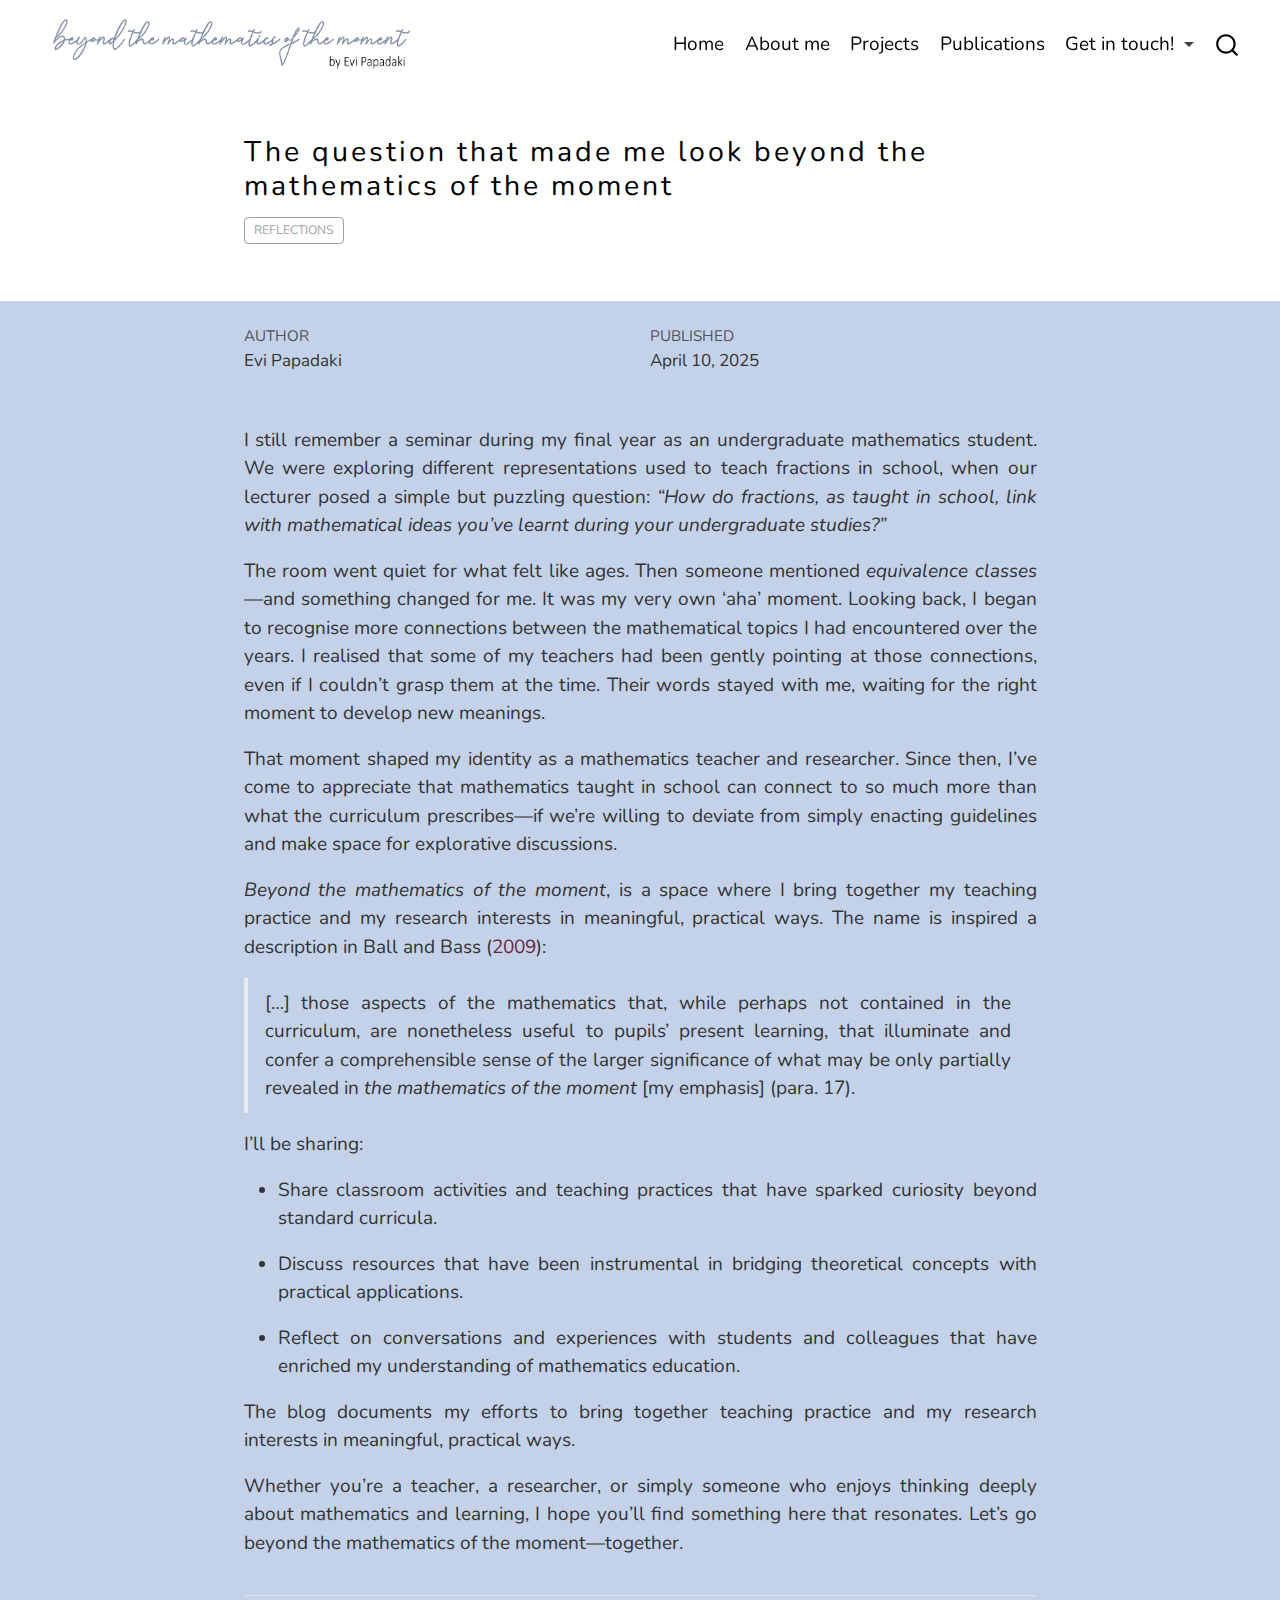
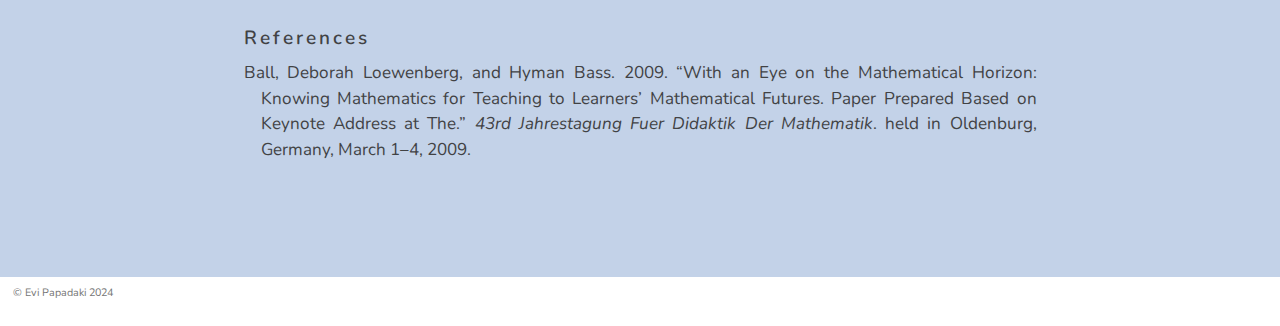
==== docs/posts/BeMoM/index.html @ aa27d201 "launch blog" ====
<!DOCTYPE html>
<html xmlns="http://www.w3.org/1999/xhtml" lang="en" xml:lang="en"><head>

<meta charset="utf-8">
<meta name="generator" content="quarto-1.5.57">

<meta name="viewport" content="width=device-width, initial-scale=1.0, user-scalable=yes">

<meta name="author" content="Evi Papadaki">
<meta name="dcterms.date" content="2025-04-10">

<title>The question that made me look beyond the mathematics of the moment</title>
<style>
code{white-space: pre-wrap;}
span.smallcaps{font-variant: small-caps;}
div.columns{display: flex; gap: min(4vw, 1.5em);}
div.column{flex: auto; overflow-x: auto;}
div.hanging-indent{margin-left: 1.5em; text-indent: -1.5em;}
ul.task-list{list-style: none;}
ul.task-list li input[type="checkbox"] {
  width: 0.8em;
  margin: 0 0.8em 0.2em -1em; /* quarto-specific, see https://github.com/quarto-dev/quarto-cli/issues/4556 */ 
  vertical-align: middle;
}
/* CSS for citations */
div.csl-bib-body { }
div.csl-entry {
  clear: both;
  margin-bottom: 0em;
}
.hanging-indent div.csl-entry {
  margin-left:2em;
  text-indent:-2em;
}
div.csl-left-margin {
  min-width:2em;
  float:left;
}
div.csl-right-inline {
  margin-left:2em;
  padding-left:1em;
}
div.csl-indent {
  margin-left: 2em;
}</style>


<script src="../../site_libs/quarto-nav/quarto-nav.js"></script>
<script src="../../site_libs/quarto-nav/headroom.min.js"></script>
<script src="../../site_libs/clipboard/clipboard.min.js"></script>
<script src="../../site_libs/quarto-search/autocomplete.umd.js"></script>
<script src="../../site_libs/quarto-search/fuse.min.js"></script>
<script src="../../site_libs/quarto-search/quarto-search.js"></script>
<meta name="quarto:offset" content="../../">
<link href="../../logo.png" rel="icon" type="image/png">
<script src="../../site_libs/quarto-html/quarto.js"></script>
<script src="../../site_libs/quarto-html/popper.min.js"></script>
<script src="../../site_libs/quarto-html/tippy.umd.min.js"></script>
<script src="../../site_libs/quarto-html/anchor.min.js"></script>
<link href="../../site_libs/quarto-html/tippy.css" rel="stylesheet">
<link href="../../site_libs/quarto-html/quarto-syntax-highlighting.css" rel="stylesheet" id="quarto-text-highlighting-styles">
<script src="../../site_libs/bootstrap/bootstrap.min.js"></script>
<link href="../../site_libs/bootstrap/bootstrap-icons.css" rel="stylesheet">
<link href="../../site_libs/bootstrap/bootstrap.min.css" rel="stylesheet" id="quarto-bootstrap" data-mode="light">
<script id="quarto-search-options" type="application/json">{
  "location": "navbar",
  "copy-button": false,
  "collapse-after": 3,
  "panel-placement": "end",
  "type": "overlay",
  "limit": 50,
  "keyboard-shortcut": [
    "f",
    "/",
    "s"
  ],
  "show-item-context": false,
  "language": {
    "search-no-results-text": "No results",
    "search-matching-documents-text": "matching documents",
    "search-copy-link-title": "Copy link to search",
    "search-hide-matches-text": "Hide additional matches",
    "search-more-match-text": "more match in this document",
    "search-more-matches-text": "more matches in this document",
    "search-clear-button-title": "Clear",
    "search-text-placeholder": "",
    "search-detached-cancel-button-title": "Cancel",
    "search-submit-button-title": "Submit",
    "search-label": "Search"
  }
}</script>


</head>

<body class="nav-fixed fullcontent">

<div id="quarto-search-results"></div>
  <header id="quarto-header" class="headroom fixed-top quarto-banner">
    <nav class="navbar navbar-expand-lg " data-bs-theme="dark">
      <div class="navbar-container container-fluid">
      <div class="navbar-brand-container mx-auto">
    <a href="../../posts/BeMoM/index.html" class="navbar-brand navbar-brand-logo">
    <img src="../../title.png" alt="beyond the mathematics of the moment by Evi Papadaki" class="navbar-logo">
    </a>
  </div>
            <div id="quarto-search" class="" title="Search"></div>
          <button class="navbar-toggler" type="button" data-bs-toggle="collapse" data-bs-target="#navbarCollapse" aria-controls="navbarCollapse" role="menu" aria-expanded="false" aria-label="Toggle navigation" onclick="if (window.quartoToggleHeadroom) { window.quartoToggleHeadroom(); }">
  <span class="navbar-toggler-icon"></span>
</button>
          <div class="collapse navbar-collapse" id="navbarCollapse">
            <ul class="navbar-nav navbar-nav-scroll ms-auto">
  <li class="nav-item">
    <a class="nav-link" href="../../index.html"> 
<span class="menu-text">Home</span></a>
  </li>  
  <li class="nav-item">
    <a class="nav-link" href="../../about.html"> 
<span class="menu-text">About me</span></a>
  </li>  
  <li class="nav-item">
    <a class="nav-link" href="../../projects.html"> 
<span class="menu-text">Projects</span></a>
  </li>  
  <li class="nav-item">
    <a class="nav-link" href="../../bibliography.html"> 
<span class="menu-text">Publications</span></a>
  </li>  
  <li class="nav-item dropdown ">
    <a class="nav-link dropdown-toggle" href="#" id="nav-menu-get-in-touch" role="link" data-bs-toggle="dropdown" aria-expanded="false">
 <span class="menu-text">Get in touch!</span>
    </a>
    <ul class="dropdown-menu dropdown-menu-end" aria-labelledby="nav-menu-get-in-touch">    
        <li>
    <a class="dropdown-item" href="https://www.instagram.com/academic_scribbles/" target="_blank"><i class="bi bi-instagram" role="img">
</i> 
 <span class="dropdown-text">instagram</span></a>
  </li>  
        <li>
    <a class="dropdown-item" href="https://www.linkedin.com/in/evi-papadaki/" target="_blank"><i class="bi bi-linkedin" role="img">
</i> 
 <span class="dropdown-text">linkedin</span></a>
  </li>  
        <li>
    <a class="dropdown-item" href="mailto:pp949@bath.ac.uk"><i class="bi bi-envelope" role="img">
</i> 
 <span class="dropdown-text">email</span></a>
  </li>  
    </ul>
  </li>
</ul>
          </div> <!-- /navcollapse -->
            <div class="quarto-navbar-tools">
</div>
      </div> <!-- /container-fluid -->
    </nav>
</header>
<!-- content -->
<header id="title-block-header" class="quarto-title-block default page-columns page-full">
  <div class="quarto-title-banner page-columns page-full">
    <div class="quarto-title column-body">
      <h1 class="title">The question that made me look beyond the mathematics of the moment</h1>
                                <div class="quarto-categories">
                <div class="quarto-category">Reflections</div>
              </div>
                  </div>
  </div>
    
  
  <div class="quarto-title-meta">

      <div>
      <div class="quarto-title-meta-heading">Author</div>
      <div class="quarto-title-meta-contents">
               <p>Evi Papadaki </p>
            </div>
    </div>
      
      <div>
      <div class="quarto-title-meta-heading">Published</div>
      <div class="quarto-title-meta-contents">
        <p class="date">April 10, 2025</p>
      </div>
    </div>
    
      
    </div>
    
  
  </header><div id="quarto-content" class="quarto-container page-columns page-rows-contents page-layout-article page-navbar">
<!-- sidebar -->
<!-- margin-sidebar -->
    
<!-- main -->
<main class="content quarto-banner-title-block" id="quarto-document-content">





<p>I still remember a seminar during my final year as an undergraduate mathematics student. We were exploring different representations used to teach fractions in school, when our lecturer posed a simple but puzzling question: <em>“How do fractions, as taught in school, link with mathematical ideas you’ve learnt during your undergraduate studies?”</em></p>
<p>The room went quiet for what felt like ages. Then someone mentioned <em>equivalence classes</em>—and something changed for me. It was my very own ‘aha’ moment. Looking back, I began to recognise more connections between the mathematical topics I had encountered over the years. I realised that some of my teachers had been gently pointing at those connections, even if I couldn’t grasp them at the time. Their words stayed with me, waiting for the right moment to develop new meanings.</p>
<p>That moment shaped my identity as a mathematics teacher and researcher. Since then, I’ve come to appreciate that mathematics taught in school can connect to so much more than what the curriculum prescribes—if we’re willing to deviate from simply enacting guidelines and make space for explorative discussions.</p>
<p><em>Beyond the mathematics of the moment</em>, is a space where I bring together my teaching practice and my research interests in meaningful, practical ways. The name is inspired a description in <span class="citation" data-cites="Ball2009">Ball and Bass (<a href="#ref-Ball2009" role="doc-biblioref">2009</a>)</span>:</p>
<blockquote class="blockquote">
<p>[…] those aspects of the mathematics that, while perhaps not contained in the curriculum, are nonetheless useful to pupils’ present learning, that illuminate and confer a comprehensible sense of the larger significance of what may be only partially revealed in <em>the mathematics of the moment</em> [my emphasis] (para. 17).</p>
</blockquote>
<p>I’ll be sharing:</p>
<ul>
<li><p>Share classroom activities and teaching practices that have sparked curiosity beyond standard curricula.</p></li>
<li><p>Discuss resources that have been instrumental in bridging theoretical concepts with practical applications.</p></li>
<li><p>Reflect on conversations and experiences with students and colleagues that have enriched my understanding of mathematics education.</p></li>
</ul>
<p>The blog documents my efforts to bring together teaching practice and my research interests in meaningful, practical ways.<!--Through a series posts, I hope to inspire and encourage more colleagues to go beyond the mathematics of the moment, while exploring how theory informs my practice—and how my experiences from the classroom, in turn, enrich my research.--></p>
<p>Whether you’re a teacher, a researcher, or simply someone who enjoys thinking deeply about mathematics and learning, I hope you’ll find something here that resonates. Let’s go beyond the mathematics of the moment—together.</p>




<div id="quarto-appendix" class="default"><section class="quarto-appendix-contents" role="doc-bibliography" id="quarto-bibliography"><h2 class="anchored quarto-appendix-heading">References</h2><div id="refs" class="references csl-bib-body hanging-indent" data-entry-spacing="0" role="list">
<div id="ref-Ball2009" class="csl-entry" role="listitem">
Ball, Deborah Loewenberg, and Hyman Bass. 2009. <span>“With an Eye on the Mathematical Horizon: Knowing Mathematics for Teaching to Learners’ Mathematical Futures. Paper Prepared Based on Keynote Address at The.”</span> <em>43rd Jahrestagung Fuer Didaktik Der Mathematik</em>. held in Oldenburg, Germany, March 1–4, 2009.
</div>
</div></section></div></main> <!-- /main -->
<script id="quarto-html-after-body" type="application/javascript">
window.document.addEventListener("DOMContentLoaded", function (event) {
  const toggleBodyColorMode = (bsSheetEl) => {
    const mode = bsSheetEl.getAttribute("data-mode");
    const bodyEl = window.document.querySelector("body");
    if (mode === "dark") {
      bodyEl.classList.add("quarto-dark");
      bodyEl.classList.remove("quarto-light");
    } else {
      bodyEl.classList.add("quarto-light");
      bodyEl.classList.remove("quarto-dark");
    }
  }
  const toggleBodyColorPrimary = () => {
    const bsSheetEl = window.document.querySelector("link#quarto-bootstrap");
    if (bsSheetEl) {
      toggleBodyColorMode(bsSheetEl);
    }
  }
  toggleBodyColorPrimary();  
  const icon = "";
  const anchorJS = new window.AnchorJS();
  anchorJS.options = {
    placement: 'right',
    icon: icon
  };
  anchorJS.add('.anchored');
  const isCodeAnnotation = (el) => {
    for (const clz of el.classList) {
      if (clz.startsWith('code-annotation-')) {                     
        return true;
      }
    }
    return false;
  }
  const onCopySuccess = function(e) {
    // button target
    const button = e.trigger;
    // don't keep focus
    button.blur();
    // flash "checked"
    button.classList.add('code-copy-button-checked');
    var currentTitle = button.getAttribute("title");
    button.setAttribute("title", "Copied!");
    let tooltip;
    if (window.bootstrap) {
      button.setAttribute("data-bs-toggle", "tooltip");
      button.setAttribute("data-bs-placement", "left");
      button.setAttribute("data-bs-title", "Copied!");
      tooltip = new bootstrap.Tooltip(button, 
        { trigger: "manual", 
          customClass: "code-copy-button-tooltip",
          offset: [0, -8]});
      tooltip.show();    
    }
    setTimeout(function() {
      if (tooltip) {
        tooltip.hide();
        button.removeAttribute("data-bs-title");
        button.removeAttribute("data-bs-toggle");
        button.removeAttribute("data-bs-placement");
      }
      button.setAttribute("title", currentTitle);
      button.classList.remove('code-copy-button-checked');
    }, 1000);
    // clear code selection
    e.clearSelection();
  }
  const getTextToCopy = function(trigger) {
      const codeEl = trigger.previousElementSibling.cloneNode(true);
      for (const childEl of codeEl.children) {
        if (isCodeAnnotation(childEl)) {
          childEl.remove();
        }
      }
      return codeEl.innerText;
  }
  const clipboard = new window.ClipboardJS('.code-copy-button:not([data-in-quarto-modal])', {
    text: getTextToCopy
  });
  clipboard.on('success', onCopySuccess);
  if (window.document.getElementById('quarto-embedded-source-code-modal')) {
    // For code content inside modals, clipBoardJS needs to be initialized with a container option
    // TODO: Check when it could be a function (https://github.com/zenorocha/clipboard.js/issues/860)
    const clipboardModal = new window.ClipboardJS('.code-copy-button[data-in-quarto-modal]', {
      text: getTextToCopy,
      container: window.document.getElementById('quarto-embedded-source-code-modal')
    });
    clipboardModal.on('success', onCopySuccess);
  }
    var localhostRegex = new RegExp(/^(?:http|https):\/\/localhost\:?[0-9]*\//);
    var mailtoRegex = new RegExp(/^mailto:/);
      var filterRegex = new RegExp("https:\/\/papadakievi\.github\.io\/");
    var isInternal = (href) => {
        return filterRegex.test(href) || localhostRegex.test(href) || mailtoRegex.test(href);
    }
    // Inspect non-navigation links and adorn them if external
 	var links = window.document.querySelectorAll('a[href]:not(.nav-link):not(.navbar-brand):not(.toc-action):not(.sidebar-link):not(.sidebar-item-toggle):not(.pagination-link):not(.no-external):not([aria-hidden]):not(.dropdown-item):not(.quarto-navigation-tool):not(.about-link)');
    for (var i=0; i<links.length; i++) {
      const link = links[i];
      if (!isInternal(link.href)) {
        // undo the damage that might have been done by quarto-nav.js in the case of
        // links that we want to consider external
        if (link.dataset.originalHref !== undefined) {
          link.href = link.dataset.originalHref;
        }
      }
    }
  function tippyHover(el, contentFn, onTriggerFn, onUntriggerFn) {
    const config = {
      allowHTML: true,
      maxWidth: 500,
      delay: 100,
      arrow: false,
      appendTo: function(el) {
          return el.parentElement;
      },
      interactive: true,
      interactiveBorder: 10,
      theme: 'quarto',
      placement: 'bottom-start',
    };
    if (contentFn) {
      config.content = contentFn;
    }
    if (onTriggerFn) {
      config.onTrigger = onTriggerFn;
    }
    if (onUntriggerFn) {
      config.onUntrigger = onUntriggerFn;
    }
    window.tippy(el, config); 
  }
  const noterefs = window.document.querySelectorAll('a[role="doc-noteref"]');
  for (var i=0; i<noterefs.length; i++) {
    const ref = noterefs[i];
    tippyHover(ref, function() {
      // use id or data attribute instead here
      let href = ref.getAttribute('data-footnote-href') || ref.getAttribute('href');
      try { href = new URL(href).hash; } catch {}
      const id = href.replace(/^#\/?/, "");
      const note = window.document.getElementById(id);
      if (note) {
        return note.innerHTML;
      } else {
        return "";
      }
    });
  }
  const xrefs = window.document.querySelectorAll('a.quarto-xref');
  const processXRef = (id, note) => {
    // Strip column container classes
    const stripColumnClz = (el) => {
      el.classList.remove("page-full", "page-columns");
      if (el.children) {
        for (const child of el.children) {
          stripColumnClz(child);
        }
      }
    }
    stripColumnClz(note)
    if (id === null || id.startsWith('sec-')) {
      // Special case sections, only their first couple elements
      const container = document.createElement("div");
      if (note.children && note.children.length > 2) {
        container.appendChild(note.children[0].cloneNode(true));
        for (let i = 1; i < note.children.length; i++) {
          const child = note.children[i];
          if (child.tagName === "P" && child.innerText === "") {
            continue;
          } else {
            container.appendChild(child.cloneNode(true));
            break;
          }
        }
        if (window.Quarto?.typesetMath) {
          window.Quarto.typesetMath(container);
        }
        return container.innerHTML
      } else {
        if (window.Quarto?.typesetMath) {
          window.Quarto.typesetMath(note);
        }
        return note.innerHTML;
      }
    } else {
      // Remove any anchor links if they are present
      const anchorLink = note.querySelector('a.anchorjs-link');
      if (anchorLink) {
        anchorLink.remove();
      }
      if (window.Quarto?.typesetMath) {
        window.Quarto.typesetMath(note);
      }
      // TODO in 1.5, we should make sure this works without a callout special case
      if (note.classList.contains("callout")) {
        return note.outerHTML;
      } else {
        return note.innerHTML;
      }
    }
  }
  for (var i=0; i<xrefs.length; i++) {
    const xref = xrefs[i];
    tippyHover(xref, undefined, function(instance) {
      instance.disable();
      let url = xref.getAttribute('href');
      let hash = undefined; 
      if (url.startsWith('#')) {
        hash = url;
      } else {
        try { hash = new URL(url).hash; } catch {}
      }
      if (hash) {
        const id = hash.replace(/^#\/?/, "");
        const note = window.document.getElementById(id);
        if (note !== null) {
          try {
            const html = processXRef(id, note.cloneNode(true));
            instance.setContent(html);
          } finally {
            instance.enable();
            instance.show();
          }
        } else {
          // See if we can fetch this
          fetch(url.split('#')[0])
          .then(res => res.text())
          .then(html => {
            const parser = new DOMParser();
            const htmlDoc = parser.parseFromString(html, "text/html");
            const note = htmlDoc.getElementById(id);
            if (note !== null) {
              const html = processXRef(id, note);
              instance.setContent(html);
            } 
          }).finally(() => {
            instance.enable();
            instance.show();
          });
        }
      } else {
        // See if we can fetch a full url (with no hash to target)
        // This is a special case and we should probably do some content thinning / targeting
        fetch(url)
        .then(res => res.text())
        .then(html => {
          const parser = new DOMParser();
          const htmlDoc = parser.parseFromString(html, "text/html");
          const note = htmlDoc.querySelector('main.content');
          if (note !== null) {
            // This should only happen for chapter cross references
            // (since there is no id in the URL)
            // remove the first header
            if (note.children.length > 0 && note.children[0].tagName === "HEADER") {
              note.children[0].remove();
            }
            const html = processXRef(null, note);
            instance.setContent(html);
          } 
        }).finally(() => {
          instance.enable();
          instance.show();
        });
      }
    }, function(instance) {
    });
  }
      let selectedAnnoteEl;
      const selectorForAnnotation = ( cell, annotation) => {
        let cellAttr = 'data-code-cell="' + cell + '"';
        let lineAttr = 'data-code-annotation="' +  annotation + '"';
        const selector = 'span[' + cellAttr + '][' + lineAttr + ']';
        return selector;
      }
      const selectCodeLines = (annoteEl) => {
        const doc = window.document;
        const targetCell = annoteEl.getAttribute("data-target-cell");
        const targetAnnotation = annoteEl.getAttribute("data-target-annotation");
        const annoteSpan = window.document.querySelector(selectorForAnnotation(targetCell, targetAnnotation));
        const lines = annoteSpan.getAttribute("data-code-lines").split(",");
        const lineIds = lines.map((line) => {
          return targetCell + "-" + line;
        })
        let top = null;
        let height = null;
        let parent = null;
        if (lineIds.length > 0) {
            //compute the position of the single el (top and bottom and make a div)
            const el = window.document.getElementById(lineIds[0]);
            top = el.offsetTop;
            height = el.offsetHeight;
            parent = el.parentElement.parentElement;
          if (lineIds.length > 1) {
            const lastEl = window.document.getElementById(lineIds[lineIds.length - 1]);
            const bottom = lastEl.offsetTop + lastEl.offsetHeight;
            height = bottom - top;
          }
          if (top !== null && height !== null && parent !== null) {
            // cook up a div (if necessary) and position it 
            let div = window.document.getElementById("code-annotation-line-highlight");
            if (div === null) {
              div = window.document.createElement("div");
              div.setAttribute("id", "code-annotation-line-highlight");
              div.style.position = 'absolute';
              parent.appendChild(div);
            }
            div.style.top = top - 2 + "px";
            div.style.height = height + 4 + "px";
            div.style.left = 0;
            let gutterDiv = window.document.getElementById("code-annotation-line-highlight-gutter");
            if (gutterDiv === null) {
              gutterDiv = window.document.createElement("div");
              gutterDiv.setAttribute("id", "code-annotation-line-highlight-gutter");
              gutterDiv.style.position = 'absolute';
              const codeCell = window.document.getElementById(targetCell);
              const gutter = codeCell.querySelector('.code-annotation-gutter');
              gutter.appendChild(gutterDiv);
            }
            gutterDiv.style.top = top - 2 + "px";
            gutterDiv.style.height = height + 4 + "px";
          }
          selectedAnnoteEl = annoteEl;
        }
      };
      const unselectCodeLines = () => {
        const elementsIds = ["code-annotation-line-highlight", "code-annotation-line-highlight-gutter"];
        elementsIds.forEach((elId) => {
          const div = window.document.getElementById(elId);
          if (div) {
            div.remove();
          }
        });
        selectedAnnoteEl = undefined;
      };
        // Handle positioning of the toggle
    window.addEventListener(
      "resize",
      throttle(() => {
        elRect = undefined;
        if (selectedAnnoteEl) {
          selectCodeLines(selectedAnnoteEl);
        }
      }, 10)
    );
    function throttle(fn, ms) {
    let throttle = false;
    let timer;
      return (...args) => {
        if(!throttle) { // first call gets through
            fn.apply(this, args);
            throttle = true;
        } else { // all the others get throttled
            if(timer) clearTimeout(timer); // cancel #2
            timer = setTimeout(() => {
              fn.apply(this, args);
              timer = throttle = false;
            }, ms);
        }
      };
    }
      // Attach click handler to the DT
      const annoteDls = window.document.querySelectorAll('dt[data-target-cell]');
      for (const annoteDlNode of annoteDls) {
        annoteDlNode.addEventListener('click', (event) => {
          const clickedEl = event.target;
          if (clickedEl !== selectedAnnoteEl) {
            unselectCodeLines();
            const activeEl = window.document.querySelector('dt[data-target-cell].code-annotation-active');
            if (activeEl) {
              activeEl.classList.remove('code-annotation-active');
            }
            selectCodeLines(clickedEl);
            clickedEl.classList.add('code-annotation-active');
          } else {
            // Unselect the line
            unselectCodeLines();
            clickedEl.classList.remove('code-annotation-active');
          }
        });
      }
  const findCites = (el) => {
    const parentEl = el.parentElement;
    if (parentEl) {
      const cites = parentEl.dataset.cites;
      if (cites) {
        return {
          el,
          cites: cites.split(' ')
        };
      } else {
        return findCites(el.parentElement)
      }
    } else {
      return undefined;
    }
  };
  var bibliorefs = window.document.querySelectorAll('a[role="doc-biblioref"]');
  for (var i=0; i<bibliorefs.length; i++) {
    const ref = bibliorefs[i];
    const citeInfo = findCites(ref);
    if (citeInfo) {
      tippyHover(citeInfo.el, function() {
        var popup = window.document.createElement('div');
        citeInfo.cites.forEach(function(cite) {
          var citeDiv = window.document.createElement('div');
          citeDiv.classList.add('hanging-indent');
          citeDiv.classList.add('csl-entry');
          var biblioDiv = window.document.getElementById('ref-' + cite);
          if (biblioDiv) {
            citeDiv.innerHTML = biblioDiv.innerHTML;
          }
          popup.appendChild(citeDiv);
        });
        return popup.innerHTML;
      });
    }
  }
});
</script>
</div> <!-- /content -->
<footer class="footer">
  <div class="nav-footer">
    <div class="nav-footer-left">
<p>© Evi Papadaki 2024</p>
</div>   
    <div class="nav-footer-center">
      &nbsp;
    </div>
    <div class="nav-footer-right">
      &nbsp;
    </div>
  </div>
</footer>




</body></html>
---- docs/site_libs/quarto-html/tippy.css ----
.tippy-box[data-animation=fade][data-state=hidden]{opacity:0}[data-tippy-root]{max-width:calc(100vw - 10px)}.tippy-box{position:relative;background-color:#333;color:#fff;border-radius:4px;font-size:14px;line-height:1.4;white-space:normal;outline:0;transition-property:transform,visibility,opacity}.tippy-box[data-placement^=top]>.tippy-arrow{bottom:0}.tippy-box[data-placement^=top]>.tippy-arrow:before{bottom:-7px;left:0;border-width:8px 8px 0;border-top-color:initial;transform-origin:center top}.tippy-box[data-placement^=bottom]>.tippy-arrow{top:0}.tippy-box[data-placement^=bottom]>.tippy-arrow:before{top:-7px;left:0;border-width:0 8px 8px;border-bottom-color:initial;transform-origin:center bottom}.tippy-box[data-placement^=left]>.tippy-arrow{right:0}.tippy-box[data-placement^=left]>.tippy-arrow:before{border-width:8px 0 8px 8px;border-left-color:initial;right:-7px;transform-origin:center left}.tippy-box[data-placement^=right]>.tippy-arrow{left:0}.tippy-box[data-placement^=right]>.tippy-arrow:before{left:-7px;border-width:8px 8px 8px 0;border-right-color:initial;transform-origin:center right}.tippy-box[data-inertia][data-state=visible]{transition-timing-function:cubic-bezier(.54,1.5,.38,1.11)}.tippy-arrow{width:16px;height:16px;color:#333}.tippy-arrow:before{content:"";position:absolute;border-color:transparent;border-style:solid}.tippy-content{position:relative;padding:5px 9px;z-index:1}
---- docs/site_libs/quarto-html/quarto-syntax-highlighting.css ----
/* quarto syntax highlight colors */
:root {
  --quarto-hl-ot-color: #003B4F;
  --quarto-hl-at-color: #657422;
  --quarto-hl-ss-color: #20794D;
  --quarto-hl-an-color: #5E5E5E;
  --quarto-hl-fu-color: #4758AB;
  --quarto-hl-st-color: #20794D;
  --quarto-hl-cf-color: #003B4F;
  --quarto-hl-op-color: #5E5E5E;
  --quarto-hl-er-color: #AD0000;
  --quarto-hl-bn-color: #AD0000;
  --quarto-hl-al-color: #AD0000;
  --quarto-hl-va-color: #111111;
  --quarto-hl-bu-color: inherit;
  --quarto-hl-ex-color: inherit;
  --quarto-hl-pp-color: #AD0000;
  --quarto-hl-in-color: #5E5E5E;
  --quarto-hl-vs-color: #20794D;
  --quarto-hl-wa-color: #5E5E5E;
  --quarto-hl-do-color: #5E5E5E;
  --quarto-hl-im-color: #00769E;
  --quarto-hl-ch-color: #20794D;
  --quarto-hl-dt-color: #AD0000;
  --quarto-hl-fl-color: #AD0000;
  --quarto-hl-co-color: #5E5E5E;
  --quarto-hl-cv-color: #5E5E5E;
  --quarto-hl-cn-color: #8f5902;
  --quarto-hl-sc-color: #5E5E5E;
  --quarto-hl-dv-color: #AD0000;
  --quarto-hl-kw-color: #003B4F;
}

/* other quarto variables */
:root {
  --quarto-font-monospace: SFMono-Regular, Menlo, Monaco, Consolas, "Liberation Mono", "Courier New", monospace;
}

pre > code.sourceCode > span {
  color: #003B4F;
}

code span {
  color: #003B4F;
}

code.sourceCode > span {
  color: #003B4F;
}

div.sourceCode,
div.sourceCode pre.sourceCode {
  color: #003B4F;
}

code span.ot {
  color: #003B4F;
  font-style: inherit;
}

code span.at {
  color: #657422;
  font-style: inherit;
}

code span.ss {
  color: #20794D;
  font-style: inherit;
}

code span.an {
  color: #5E5E5E;
  font-style: inherit;
}

code span.fu {
  color: #4758AB;
  font-style: inherit;
}

code span.st {
  color: #20794D;
  font-style: inherit;
}

code span.cf {
  color: #003B4F;
  font-weight: bold;
  font-style: inherit;
}

code span.op {
  color: #5E5E5E;
  font-style: inherit;
}

code span.er {
  color: #AD0000;
  font-style: inherit;
}

code span.bn {
  color: #AD0000;
  font-style: inherit;
}

code span.al {
  color: #AD0000;
  font-style: inherit;
}

code span.va {
  color: #111111;
  font-style: inherit;
}

code span.bu {
  font-style: inherit;
}

code span.ex {
  font-style: inherit;
}

code span.pp {
  color: #AD0000;
  font-style: inherit;
}

code span.in {
  color: #5E5E5E;
  font-style: inherit;
}

code span.vs {
  color: #20794D;
  font-style: inherit;
}

code span.wa {
  color: #5E5E5E;
  font-style: italic;
}

code span.do {
  color: #5E5E5E;
  font-style: italic;
}

code span.im {
  color: #00769E;
  font-style: inherit;
}

code span.ch {
  color: #20794D;
  font-style: inherit;
}

code span.dt {
  color: #AD0000;
  font-style: inherit;
}

code span.fl {
  color: #AD0000;
  font-style: inherit;
}

code span.co {
  color: #5E5E5E;
  font-style: inherit;
}

code span.cv {
  color: #5E5E5E;
  font-style: italic;
}

code span.cn {
  color: #8f5902;
  font-style: inherit;
}

code span.sc {
  color: #5E5E5E;
  font-style: inherit;
}

code span.dv {
  color: #AD0000;
  font-style: inherit;
}

code span.kw {
  color: #003B4F;
  font-weight: bold;
  font-style: inherit;
}

.prevent-inlining {
  content: "</";
}

/*# sourceMappingURL=debc5d5d77c3f9108843748ff7464032.css.map */
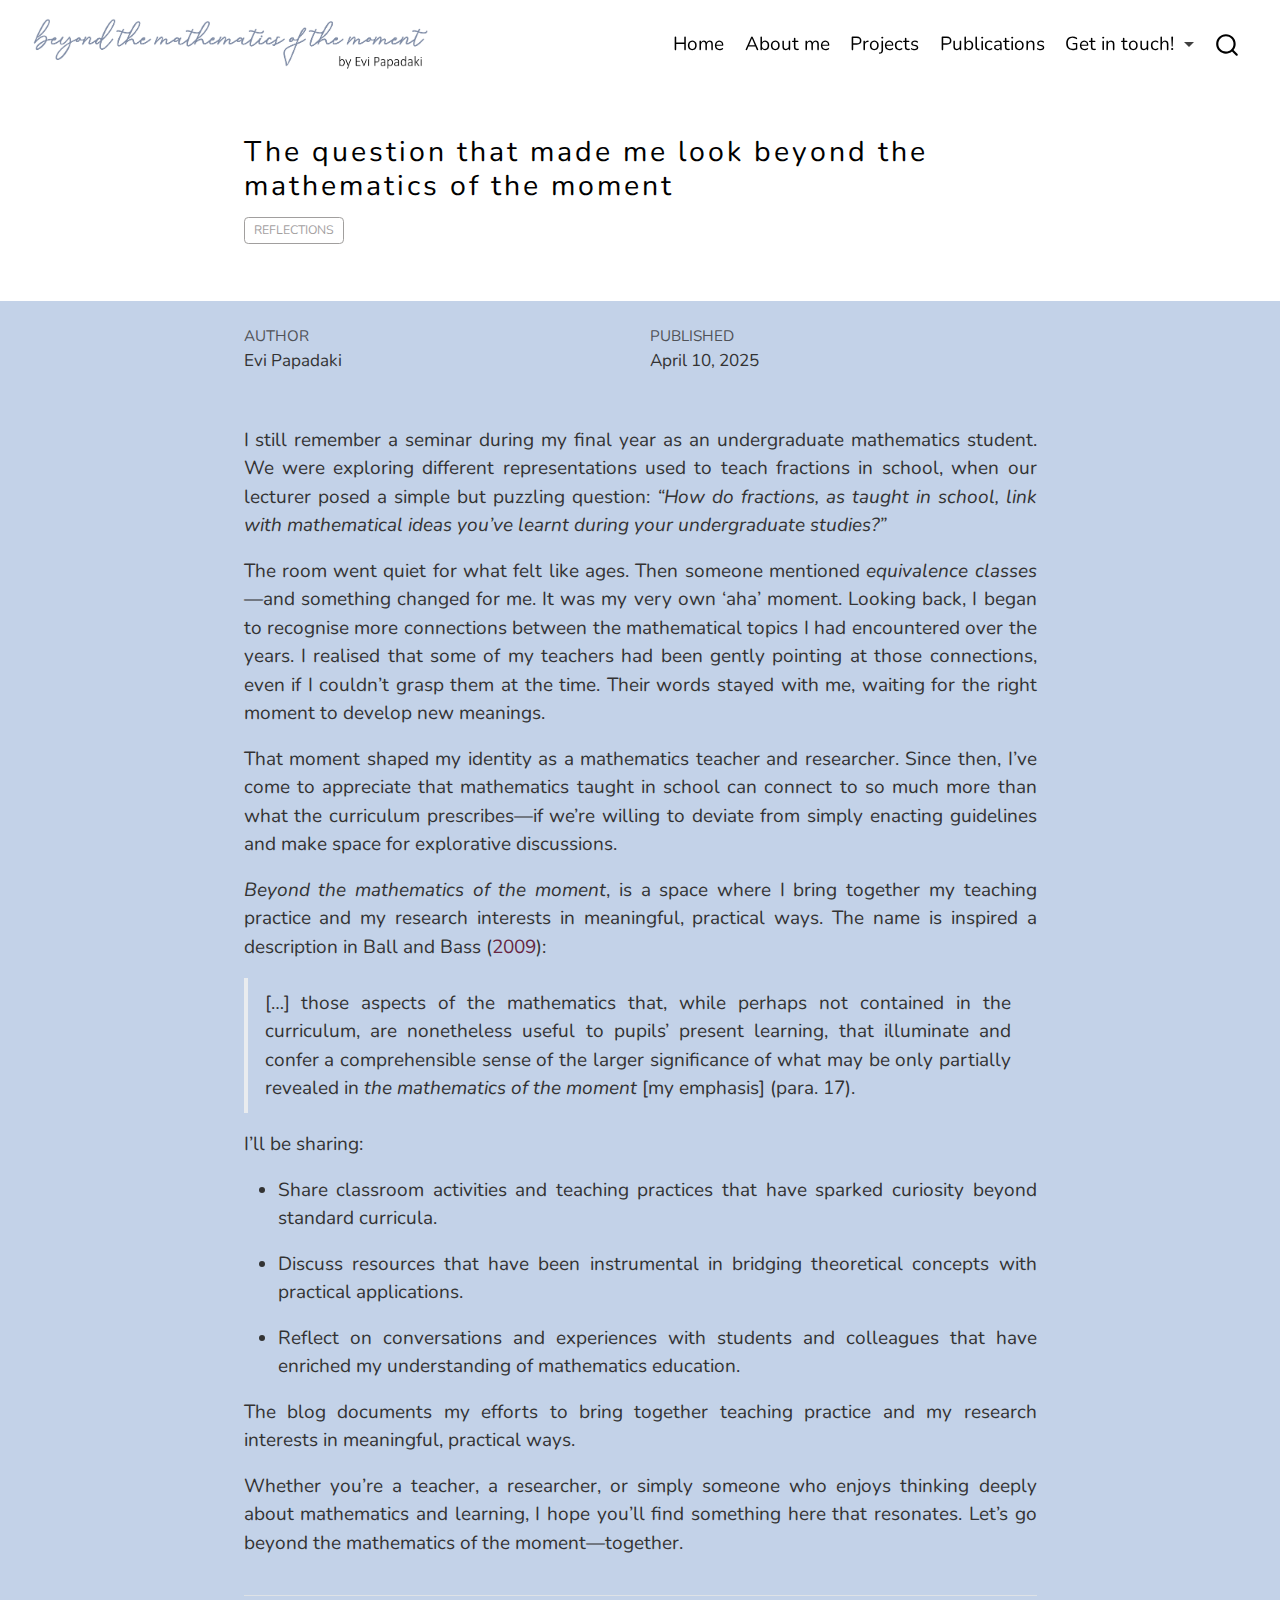
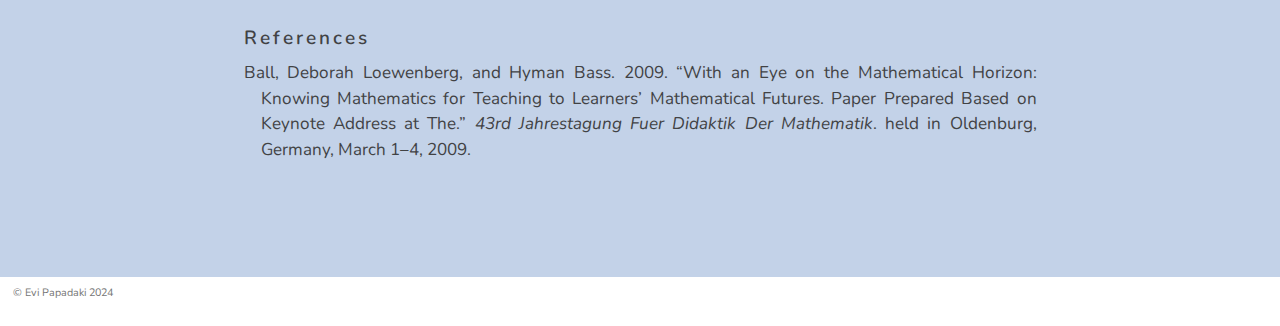
==== commit 1410ea1f: "quick fix" ====
--- a/docs/posts/BeMoM/index.html
+++ b/docs/posts/BeMoM/index.html
@@ -100,7 +100,7 @@
     <nav class="navbar navbar-expand-lg " data-bs-theme="dark">
       <div class="navbar-container container-fluid">
       <div class="navbar-brand-container mx-auto">
-    <a href="../../posts/BeMoM/index.html" class="navbar-brand navbar-brand-logo">
+    <a href="../../index.html" class="navbar-brand navbar-brand-logo">
     <img src="../../title.png" alt="beyond the mathematics of the moment by Evi Papadaki" class="navbar-logo">
     </a>
   </div>
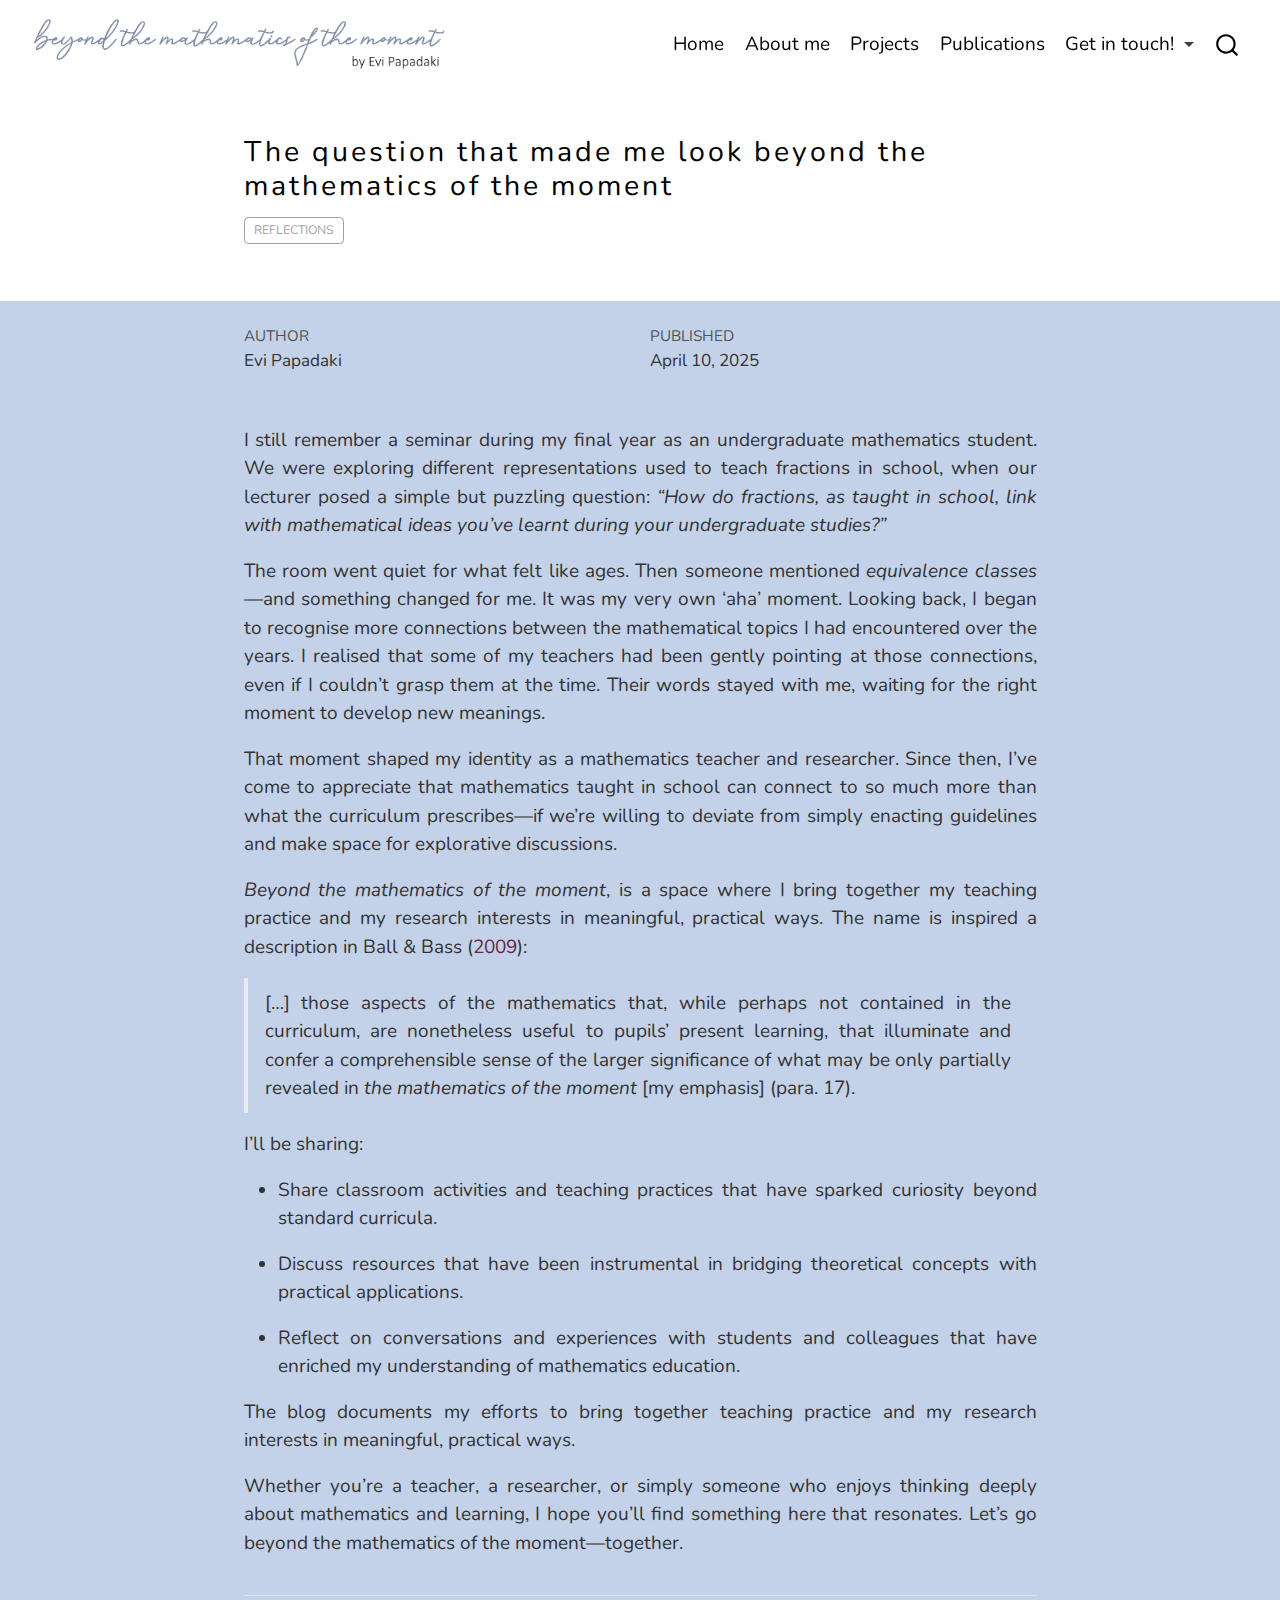
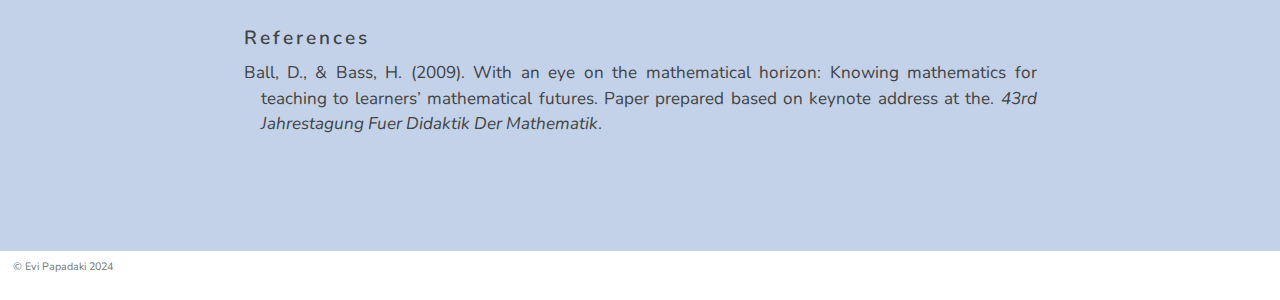
==== commit d695a69f: "change of referencing style" ====
--- a/docs/posts/BeMoM/index.html
+++ b/docs/posts/BeMoM/index.html
@@ -201,7 +201,7 @@
 <p>I still remember a seminar during my final year as an undergraduate mathematics student. We were exploring different representations used to teach fractions in school, when our lecturer posed a simple but puzzling question: <em>“How do fractions, as taught in school, link with mathematical ideas you’ve learnt during your undergraduate studies?”</em></p>
 <p>The room went quiet for what felt like ages. Then someone mentioned <em>equivalence classes</em>—and something changed for me. It was my very own ‘aha’ moment. Looking back, I began to recognise more connections between the mathematical topics I had encountered over the years. I realised that some of my teachers had been gently pointing at those connections, even if I couldn’t grasp them at the time. Their words stayed with me, waiting for the right moment to develop new meanings.</p>
 <p>That moment shaped my identity as a mathematics teacher and researcher. Since then, I’ve come to appreciate that mathematics taught in school can connect to so much more than what the curriculum prescribes—if we’re willing to deviate from simply enacting guidelines and make space for explorative discussions.</p>
-<p><em>Beyond the mathematics of the moment</em>, is a space where I bring together my teaching practice and my research interests in meaningful, practical ways. The name is inspired a description in <span class="citation" data-cites="Ball2009">Ball and Bass (<a href="#ref-Ball2009" role="doc-biblioref">2009</a>)</span>:</p>
+<p><em>Beyond the mathematics of the moment</em>, is a space where I bring together my teaching practice and my research interests in meaningful, practical ways. The name is inspired a description in <span class="citation" data-cites="Ball2009">Ball &amp; Bass (<a href="#ref-Ball2009" role="doc-biblioref">2009</a>)</span>:</p>
 <blockquote class="blockquote">
 <p>[…] those aspects of the mathematics that, while perhaps not contained in the curriculum, are nonetheless useful to pupils’ present learning, that illuminate and confer a comprehensible sense of the larger significance of what may be only partially revealed in <em>the mathematics of the moment</em> [my emphasis] (para. 17).</p>
 </blockquote>
@@ -217,11 +217,14 @@
 
 
 
-<div id="quarto-appendix" class="default"><section class="quarto-appendix-contents" role="doc-bibliography" id="quarto-bibliography"><h2 class="anchored quarto-appendix-heading">References</h2><div id="refs" class="references csl-bib-body hanging-indent" data-entry-spacing="0" role="list">
+<div id="quarto-appendix" class="default"><section class="quarto-appendix-contents" role="doc-bibliography" id="quarto-bibliography"><h2 class="anchored quarto-appendix-heading">References</h2><div id="refs" class="references csl-bib-body hanging-indent" data-entry-spacing="0" data-line-spacing="2" role="list">
 <div id="ref-Ball2009" class="csl-entry" role="listitem">
-Ball, Deborah Loewenberg, and Hyman Bass. 2009. <span>“With an Eye on the Mathematical Horizon: Knowing Mathematics for Teaching to Learners’ Mathematical Futures. Paper Prepared Based on Keynote Address at The.”</span> <em>43rd Jahrestagung Fuer Didaktik Der Mathematik</em>. held in Oldenburg, Germany, March 1–4, 2009.
+Ball, D., &amp; Bass, H. (2009). With an eye on the mathematical horizon: Knowing mathematics for teaching to learners’ mathematical futures. Paper prepared based on keynote address at the. <em>43rd Jahrestagung Fuer Didaktik Der Mathematik</em>.
 </div>
 </div></section></div></main> <!-- /main -->
+<script src="https://giscus.app/client.js" data-repo="PapadakiEvi/papadakievi.github.io" data-repo-id="R_kgDOLhsNtA" data-category="Announcements" data-category-id="DIC_kwDOLhsNtM4Co9dk" data-mapping="pathname" data-strict="0" data-reactions-enabled="1" data-emit-metadata="0" data-input-position="bottom" data-theme="light_high_contrast" data-lang="en" crossorigin="anonymous" async="">
+
+</script>
 <script id="quarto-html-after-body" type="application/javascript">
 window.document.addEventListener("DOMContentLoaded", function (event) {
   const toggleBodyColorMode = (bsSheetEl) => {
